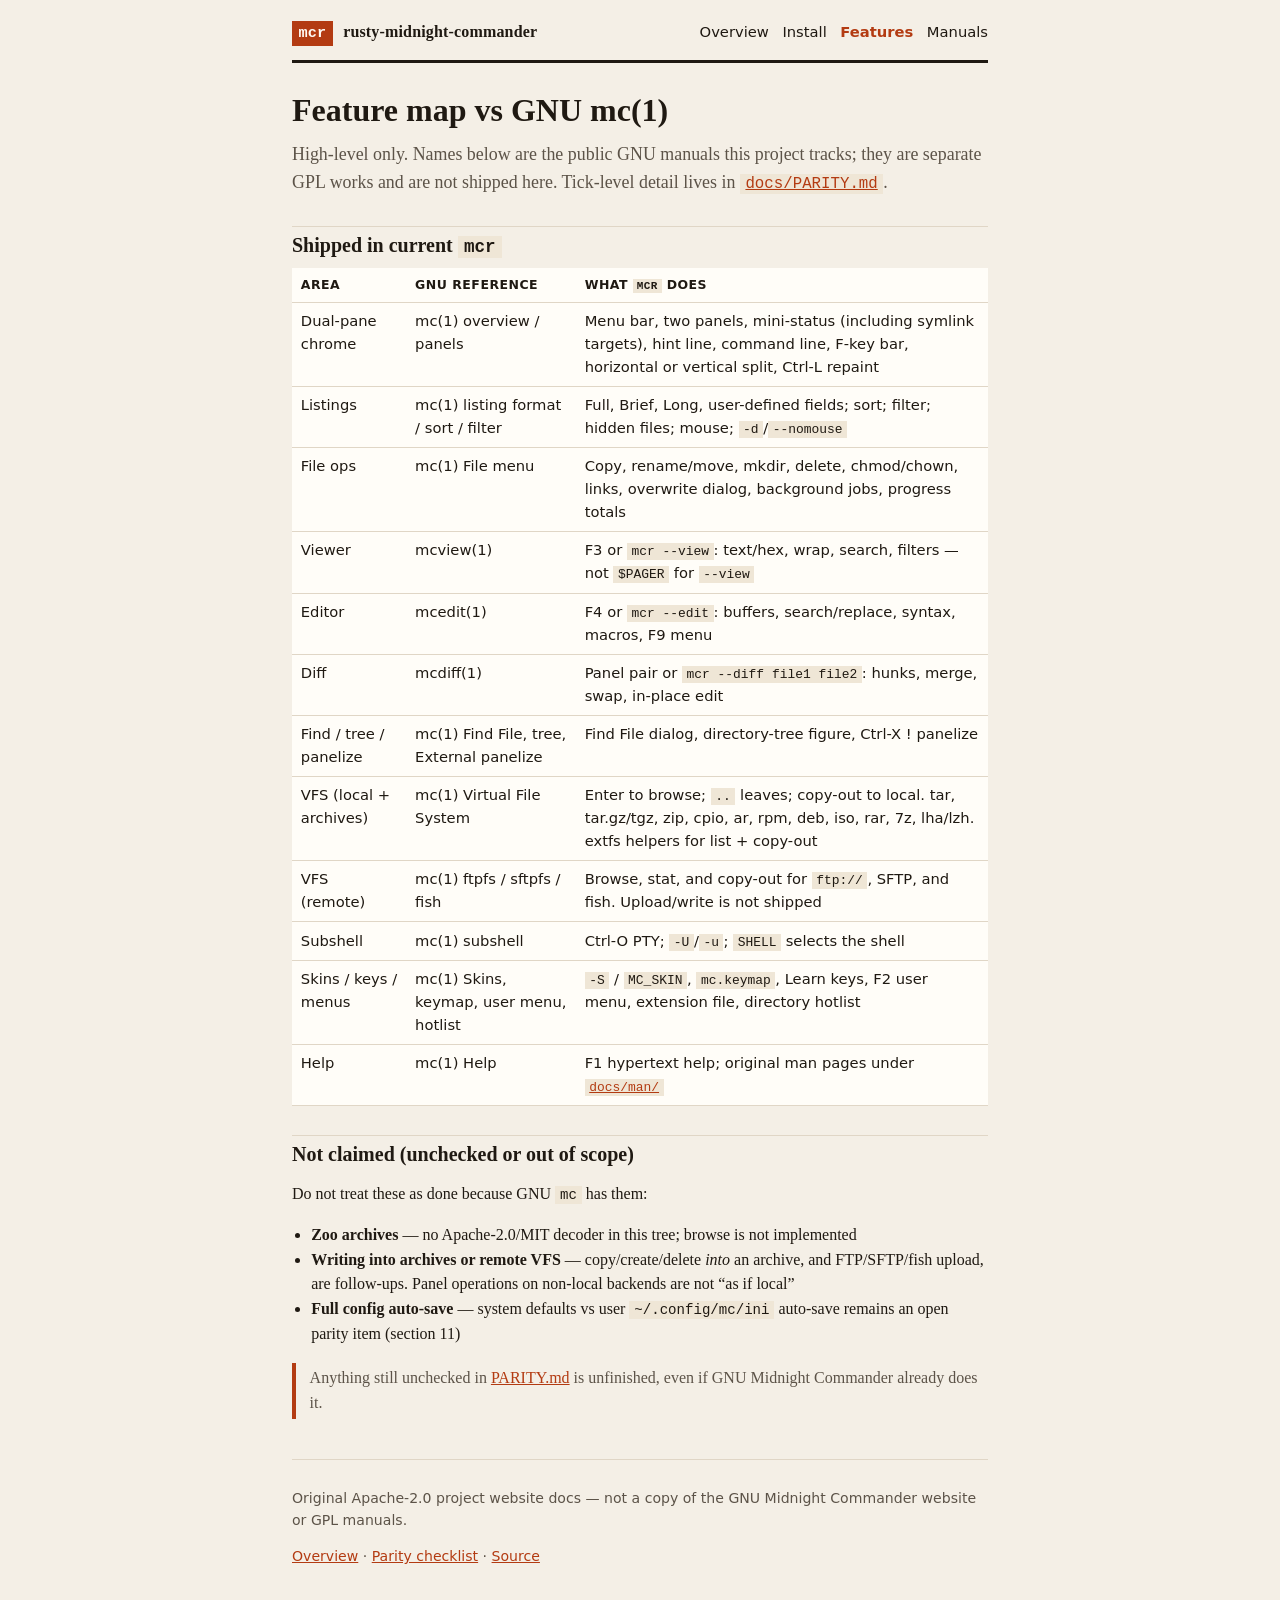
==== docs/website/features.html @ 92548c58 "docs: original Apache-2.0 project website pages Add docs/website (HTML + Markdown) covering what mcr" ====
<!DOCTYPE html>
<html lang="en">
<head>
  <meta charset="utf-8">
  <meta name="viewport" content="width=device-width, initial-scale=1">
  <title>Feature map vs mc(1) — mcr</title>
  <meta name="description" content="High-level map of rusty-midnight-commander features versus GNU Midnight Commander, limited to what mcr currently ships.">
  <link rel="stylesheet" href="style.css">
</head>
<body>
  <a class="skip" href="#main">Skip to content</a>
  <div class="wrap">
    <header>
      <a class="brand" href="index.html"><span class="mark">mcr</span> rusty-midnight-commander</a>
      <nav>
        <a href="index.html">Overview</a>
        <a href="install.html">Install</a>
        <a href="features.html" aria-current="page">Features</a>
        <a href="man.html">Manuals</a>
      </nav>
    </header>
    <main id="main">
      <h1>Feature map vs GNU mc(1)</h1>
      <p class="lede">High-level only. Names below are the public GNU manuals this project tracks; they are separate GPL works and are not shipped here. Tick-level detail lives in <a href="../PARITY.md"><code>docs/PARITY.md</code></a>.</p>

      <h2>Shipped in current <code>mcr</code></h2>
      <table>
        <thead>
          <tr><th>Area</th><th>GNU reference</th><th>What <code>mcr</code> does</th></tr>
        </thead>
        <tbody>
          <tr>
            <td>Dual-pane chrome</td>
            <td>mc(1) overview / panels</td>
            <td>Menu bar, two panels, mini-status (including symlink targets), hint line, command line, F-key bar, horizontal or vertical split, Ctrl-L repaint</td>
          </tr>
          <tr>
            <td>Listings</td>
            <td>mc(1) listing format / sort / filter</td>
            <td>Full, Brief, Long, user-defined fields; sort; filter; hidden files; mouse; <code>-d</code>/<code>--nomouse</code></td>
          </tr>
          <tr>
            <td>File ops</td>
            <td>mc(1) File menu</td>
            <td>Copy, rename/move, mkdir, delete, chmod/chown, links, overwrite dialog, background jobs, progress totals</td>
          </tr>
          <tr>
            <td>Viewer</td>
            <td>mcview(1)</td>
            <td>F3 or <code>mcr --view</code>: text/hex, wrap, search, filters — not <code>$PAGER</code> for <code>--view</code></td>
          </tr>
          <tr>
            <td>Editor</td>
            <td>mcedit(1)</td>
            <td>F4 or <code>mcr --edit</code>: buffers, search/replace, syntax, macros, F9 menu</td>
          </tr>
          <tr>
            <td>Diff</td>
            <td>mcdiff(1)</td>
            <td>Panel pair or <code>mcr --diff file1 file2</code>: hunks, merge, swap, in-place edit</td>
          </tr>
          <tr>
            <td>Find / tree / panelize</td>
            <td>mc(1) Find File, tree, External panelize</td>
            <td>Find File dialog, directory-tree figure, Ctrl-X ! panelize</td>
          </tr>
          <tr>
            <td>VFS (local + archives)</td>
            <td>mc(1) Virtual File System</td>
            <td>Enter to browse; <code>..</code> leaves; copy-out to local. tar, tar.gz/tgz, zip, cpio, ar, rpm, deb, iso, rar, 7z, lha/lzh. extfs helpers for list + copy-out</td>
          </tr>
          <tr>
            <td>VFS (remote)</td>
            <td>mc(1) ftpfs / sftpfs / fish</td>
            <td>Browse, stat, and copy-out for <code>ftp://</code>, SFTP, and fish. Upload/write is not shipped</td>
          </tr>
          <tr>
            <td>Subshell</td>
            <td>mc(1) subshell</td>
            <td>Ctrl-O PTY; <code>-U</code>/<code>-u</code>; <code>SHELL</code> selects the shell</td>
          </tr>
          <tr>
            <td>Skins / keys / menus</td>
            <td>mc(1) Skins, keymap, user menu, hotlist</td>
            <td><code>-S</code> / <code>MC_SKIN</code>, <code>mc.keymap</code>, Learn keys, F2 user menu, extension file, directory hotlist</td>
          </tr>
          <tr>
            <td>Help</td>
            <td>mc(1) Help</td>
            <td>F1 hypertext help; original man pages under <a href="man.html"><code>docs/man/</code></a></td>
          </tr>
        </tbody>
      </table>

      <h2>Not claimed (unchecked or out of scope)</h2>
      <p>Do not treat these as done because GNU <code>mc</code> has them:</p>
      <ul class="plain">
        <li><strong>Zoo archives</strong> — no Apache-2.0/MIT decoder in this tree; browse is not implemented</li>
        <li><strong>Writing into archives or remote VFS</strong> — copy/create/delete <em>into</em> an archive, and FTP/SFTP/fish upload, are follow-ups. Panel operations on non-local backends are not “as if local”</li>
        <li><strong>Full config auto-save</strong> — system defaults vs user <code>~/.config/mc/ini</code> auto-save remains an open parity item (section 11)</li>
      </ul>
      <p class="note">Anything still unchecked in <a href="../PARITY.md">PARITY.md</a> is unfinished, even if GNU Midnight Commander already does it.</p>
    </main>
    <footer>
      <p>Original Apache-2.0 project website docs — not a copy of the GNU Midnight Commander website or GPL manuals.</p>
      <p><a href="index.html">Overview</a> · <a href="../PARITY.md">Parity checklist</a> · <a href="https://github.com/vburenin/rusty-midnight-commander">Source</a></p>
    </footer>
  </div>
</body>
</html>
---- docs/website/style.css ----
/* Original Apache-2.0 project docs. Not derived from the GNU mc website. */
:root {
  --bg: #f4efe6;
  --ink: #1f1912;
  --muted: #5c5348;
  --accent: #b33b12;
  --accent-ink: #fffaf4;
  --card: #fffdf8;
  --line: #e0d6c6;
  --code-bg: #efe6d6;
  font-family: "Iowan Old Style", "Palatino Linotype", Palatino, "Times New Roman", serif;
}

* { box-sizing: border-box; }

html, body {
  margin: 0;
  background: var(--bg);
  color: var(--ink);
  line-height: 1.55;
}

a { color: var(--accent); }
a:hover { text-decoration-thickness: 2px; }

.skip {
  position: absolute;
  left: -999px;
  top: 0;
}
.skip:focus {
  left: 1rem;
  top: 1rem;
  background: var(--card);
  padding: 0.4rem 0.7rem;
  z-index: 2;
}

.wrap {
  max-width: 46rem;
  margin: 0 auto;
  padding: 1.25rem 1.25rem 3rem;
}

header {
  display: flex;
  flex-wrap: wrap;
  gap: 0.75rem 1.25rem;
  align-items: baseline;
  justify-content: space-between;
  border-bottom: 3px solid var(--ink);
  padding-bottom: 0.85rem;
  margin-bottom: 1.75rem;
}

.brand {
  color: var(--ink);
  text-decoration: none;
  font-weight: 700;
  letter-spacing: 0.01em;
}
.brand .mark {
  display: inline-block;
  background: var(--accent);
  color: var(--accent-ink);
  padding: 0.05rem 0.4rem;
  margin-right: 0.4rem;
  font-family: ui-monospace, "SFMono-Regular", Menlo, Consolas, monospace;
  font-size: 0.95rem;
}

nav {
  display: flex;
  flex-wrap: wrap;
  gap: 0.85rem;
  font-family: ui-sans-serif, system-ui, sans-serif;
  font-size: 0.92rem;
}
nav a { color: var(--ink); text-decoration: none; }
nav a:hover, nav a[aria-current="page"] { color: var(--accent); }
nav a[aria-current="page"] { font-weight: 700; }

h1, h2, h3 { line-height: 1.2; font-weight: 700; }
h1 { font-size: 2rem; margin: 0 0 0.75rem; }
h2 {
  font-size: 1.25rem;
  margin: 1.8rem 0 0.6rem;
  padding-top: 0.4rem;
  border-top: 1px solid var(--line);
}
h3 { font-size: 1.05rem; margin: 1.2rem 0 0.4rem; }

.lede { font-size: 1.12rem; color: var(--muted); margin-top: 0; }

.card {
  background: var(--card);
  border: 1px solid var(--line);
  padding: 0.9rem 1rem;
  margin: 1rem 0;
}

code, kbd, pre {
  font-family: ui-monospace, "SFMono-Regular", Menlo, Consolas, monospace;
  font-size: 0.88em;
}
code, kbd {
  background: var(--code-bg);
  padding: 0.08em 0.35em;
}
pre {
  background: var(--ink);
  color: #f4efe6;
  padding: 0.9rem 1rem;
  overflow-x: auto;
  border-radius: 2px;
}
pre code { background: none; padding: 0; color: inherit; }

table {
  width: 100%;
  border-collapse: collapse;
  font-family: ui-sans-serif, system-ui, sans-serif;
  font-size: 0.92rem;
  background: var(--card);
}
th, td {
  text-align: left;
  vertical-align: top;
  padding: 0.45rem 0.55rem;
  border-bottom: 1px solid var(--line);
}
th { font-size: 0.78rem; text-transform: uppercase; letter-spacing: 0.04em; }

ul.plain { padding-left: 1.2rem; }
.note {
  border-left: 4px solid var(--accent);
  padding: 0.2rem 0 0.2rem 0.85rem;
  color: var(--muted);
}

footer {
  margin-top: 2.5rem;
  padding-top: 0.9rem;
  border-top: 1px solid var(--line);
  color: var(--muted);
  font-size: 0.88rem;
  font-family: ui-sans-serif, system-ui, sans-serif;
}

@media (max-width: 640px) {
  h1 { font-size: 1.65rem; }
  header { flex-direction: column; }
}
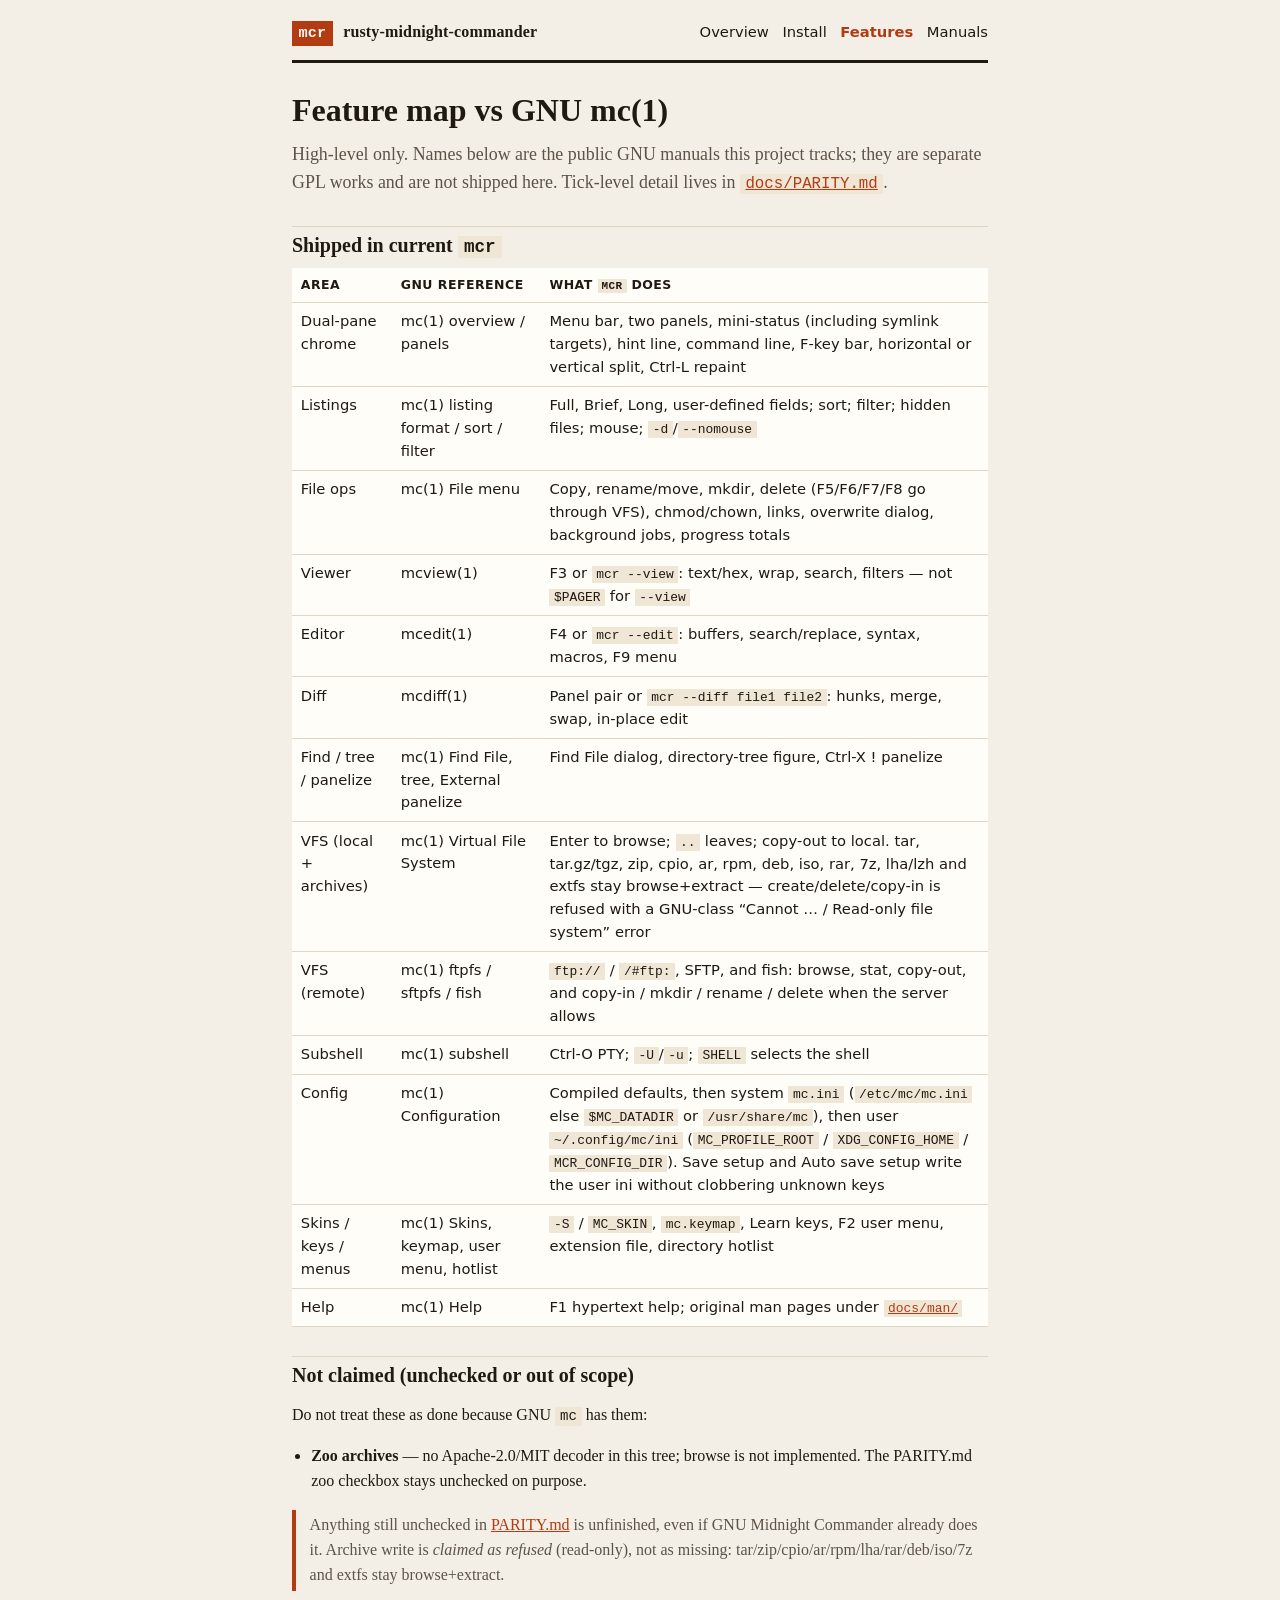
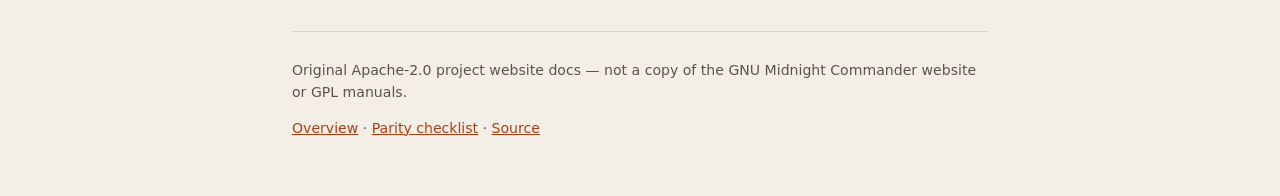
==== commit 91c9f862: "docs: match website feature map to VFS write and ini auto-save Remote ftp/sftp/fish copy-in and pane" ====
--- a/docs/website/features.html
+++ b/docs/website/features.html
@@ -42,7 +42,7 @@
           <tr>
             <td>File ops</td>
             <td>mc(1) File menu</td>
-            <td>Copy, rename/move, mkdir, delete, chmod/chown, links, overwrite dialog, background jobs, progress totals</td>
+            <td>Copy, rename/move, mkdir, delete (F5/F6/F7/F8 go through VFS), chmod/chown, links, overwrite dialog, background jobs, progress totals</td>
           </tr>
           <tr>
             <td>Viewer</td>
@@ -67,17 +67,22 @@
           <tr>
             <td>VFS (local + archives)</td>
             <td>mc(1) Virtual File System</td>
-            <td>Enter to browse; <code>..</code> leaves; copy-out to local. tar, tar.gz/tgz, zip, cpio, ar, rpm, deb, iso, rar, 7z, lha/lzh. extfs helpers for list + copy-out</td>
+            <td>Enter to browse; <code>..</code> leaves; copy-out to local. tar, tar.gz/tgz, zip, cpio, ar, rpm, deb, iso, rar, 7z, lha/lzh and extfs stay browse+extract — create/delete/copy-in is refused with a GNU-class “Cannot … / Read-only file system” error</td>
           </tr>
           <tr>
             <td>VFS (remote)</td>
             <td>mc(1) ftpfs / sftpfs / fish</td>
-            <td>Browse, stat, and copy-out for <code>ftp://</code>, SFTP, and fish. Upload/write is not shipped</td>
+            <td><code>ftp://</code> / <code>/#ftp:</code>, SFTP, and fish: browse, stat, copy-out, and copy-in / mkdir / rename / delete when the server allows</td>
           </tr>
           <tr>
             <td>Subshell</td>
             <td>mc(1) subshell</td>
             <td>Ctrl-O PTY; <code>-U</code>/<code>-u</code>; <code>SHELL</code> selects the shell</td>
+          </tr>
+          <tr>
+            <td>Config</td>
+            <td>mc(1) Configuration</td>
+            <td>Compiled defaults, then system <code>mc.ini</code> (<code>/etc/mc/mc.ini</code> else <code>$MC_DATADIR</code> or <code>/usr/share/mc</code>), then user <code>~/.config/mc/ini</code> (<code>MC_PROFILE_ROOT</code> / <code>XDG_CONFIG_HOME</code> / <code>MCR_CONFIG_DIR</code>). Save setup and Auto save setup write the user ini without clobbering unknown keys</td>
           </tr>
           <tr>
             <td>Skins / keys / menus</td>
@@ -95,11 +100,9 @@
       <h2>Not claimed (unchecked or out of scope)</h2>
       <p>Do not treat these as done because GNU <code>mc</code> has them:</p>
       <ul class="plain">
-        <li><strong>Zoo archives</strong> — no Apache-2.0/MIT decoder in this tree; browse is not implemented</li>
-        <li><strong>Writing into archives or remote VFS</strong> — copy/create/delete <em>into</em> an archive, and FTP/SFTP/fish upload, are follow-ups. Panel operations on non-local backends are not “as if local”</li>
-        <li><strong>Full config auto-save</strong> — system defaults vs user <code>~/.config/mc/ini</code> auto-save remains an open parity item (section 11)</li>
+        <li><strong>Zoo archives</strong> — no Apache-2.0/MIT decoder in this tree; browse is not implemented. The PARITY.md zoo checkbox stays unchecked on purpose.</li>
       </ul>
-      <p class="note">Anything still unchecked in <a href="../PARITY.md">PARITY.md</a> is unfinished, even if GNU Midnight Commander already does it.</p>
+      <p class="note">Anything still unchecked in <a href="../PARITY.md">PARITY.md</a> is unfinished, even if GNU Midnight Commander already does it. Archive write is <em>claimed as refused</em> (read-only), not as missing: tar/zip/cpio/ar/rpm/lha/rar/deb/iso/7z and extfs stay browse+extract.</p>
     </main>
     <footer>
       <p>Original Apache-2.0 project website docs — not a copy of the GNU Midnight Commander website or GPL manuals.</p>
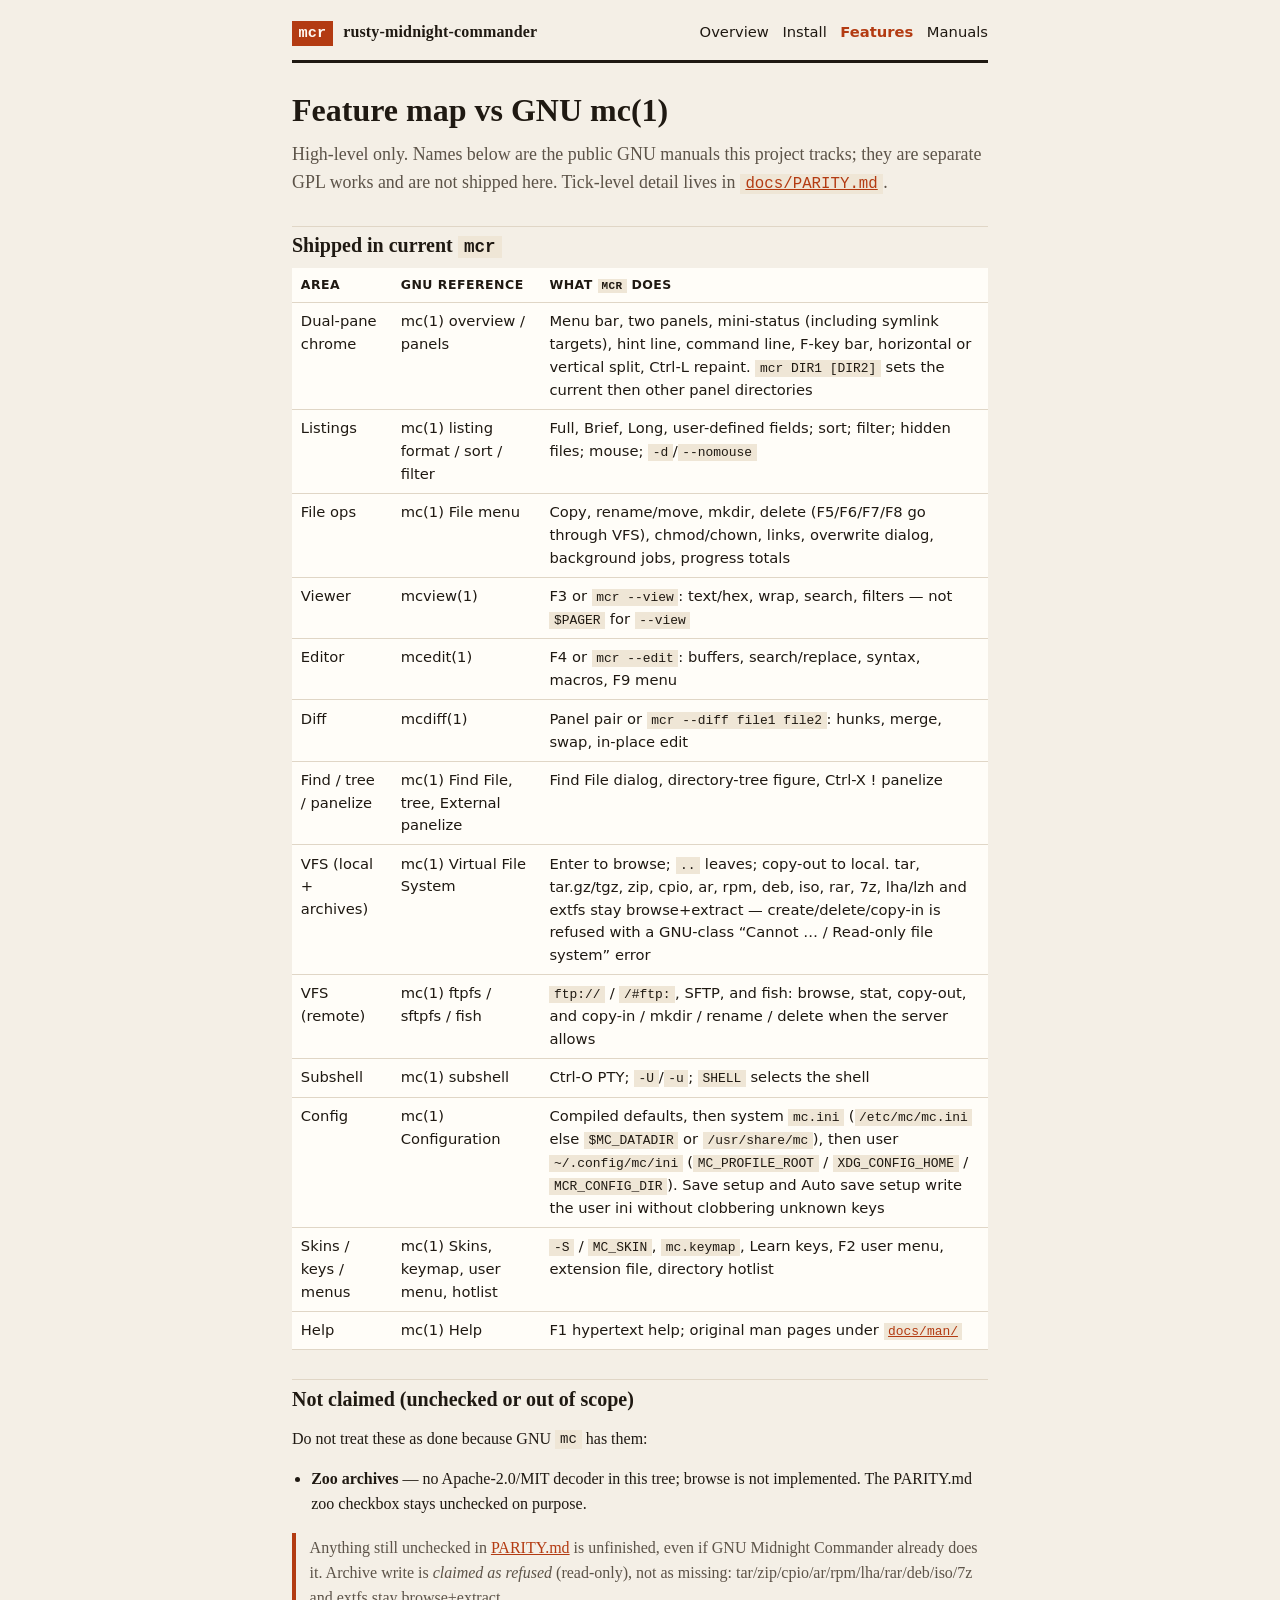
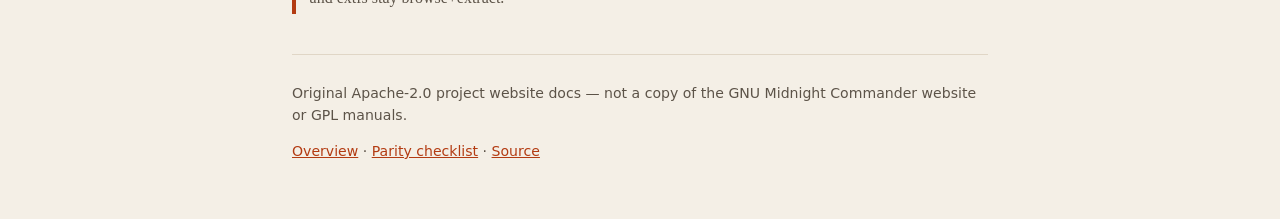
==== commit 8790c5d7: "cli: honor GNU mc(1) positional panel directories Parse leftover operands as `mcr [options] [dir1 [d" ====
--- a/docs/website/features.html
+++ b/docs/website/features.html
@@ -32,7 +32,7 @@
           <tr>
             <td>Dual-pane chrome</td>
             <td>mc(1) overview / panels</td>
-            <td>Menu bar, two panels, mini-status (including symlink targets), hint line, command line, F-key bar, horizontal or vertical split, Ctrl-L repaint</td>
+            <td>Menu bar, two panels, mini-status (including symlink targets), hint line, command line, F-key bar, horizontal or vertical split, Ctrl-L repaint. <code>mcr DIR1 [DIR2]</code> sets the current then other panel directories</td>
           </tr>
           <tr>
             <td>Listings</td>
